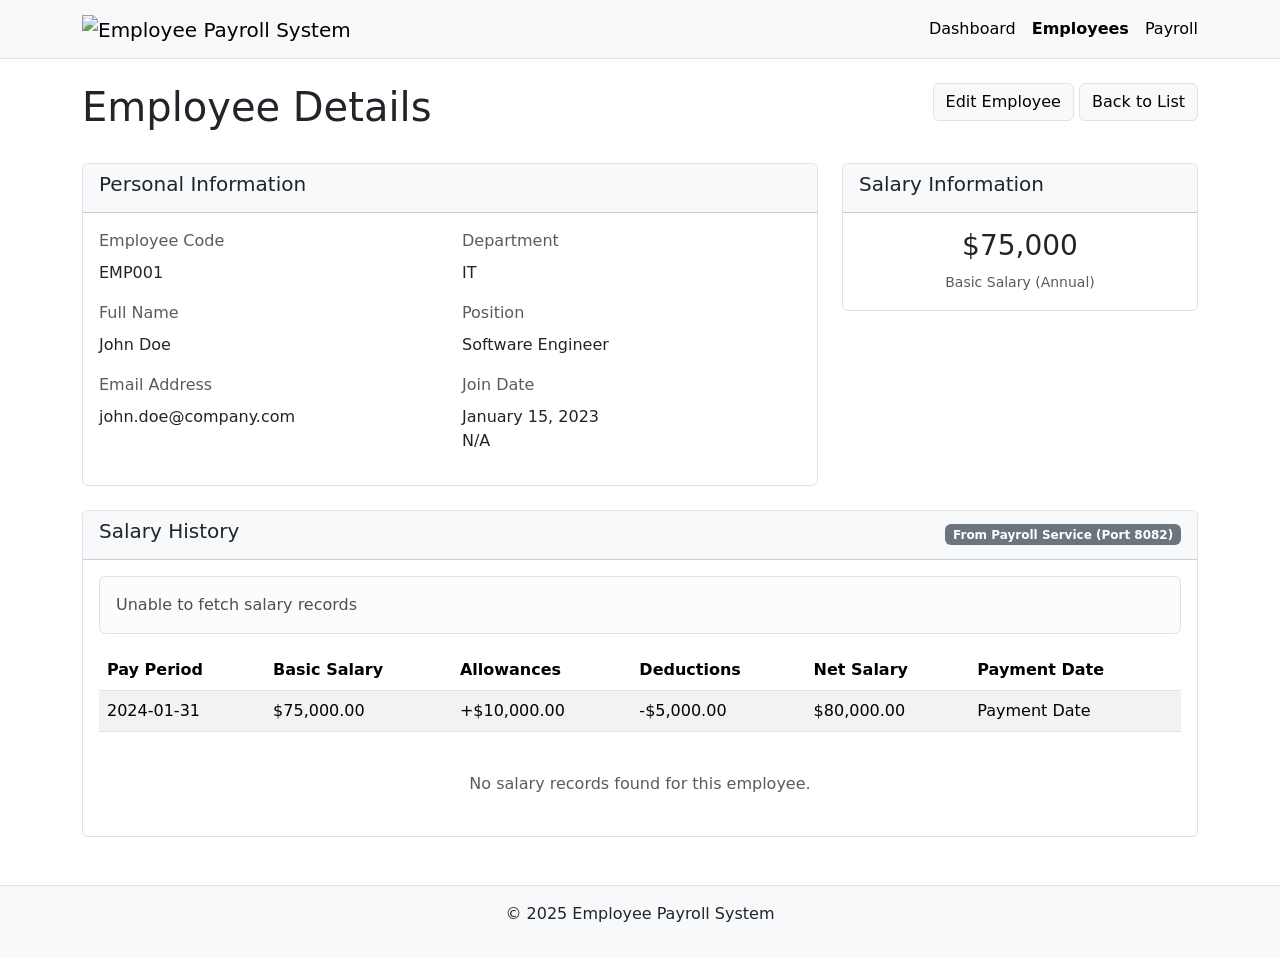
==== employee-service/src/main/resources/templates/employee_details.html @ e546bfc6 "frontend ✅ | payroll thing not modified by frontend yet" ====
<!DOCTYPE html>
<html lang="en" xmlns:th="http://www.thymeleaf.org">
<head>
    <meta charset="UTF-8">
    <meta name="viewport" content="width=device-width, initial-scale=1.0">
    <title>Employee Details</title>
    <link href="https://cdn.jsdelivr.net/npm/bootstrap@5.1.3/dist/css/bootstrap.min.css" rel="stylesheet">
</head>
<body>
    <!-- Navigation -->
    <nav class="navbar navbar-light bg-light border-bottom">
        <div class="container">
            <a class="navbar-brand" href="/"><img src="/images/image.png" alt="Employee Payroll System" height="45"></a>
            <div class="navbar-nav ms-auto d-flex flex-row gap-3">
                <a class="nav-link text-black" th:href="@{/}">Dashboard</a>
                <a class="nav-link text-black fw-bold" th:href="@{/employees}">Employees</a>
                <a class="nav-link text-black" th:href="@{/payroll}">Payroll</a>
            </div>
        </div>
    </nav>

    <!-- Main Content -->
    <div class="container mt-4">
        <!-- Page Header -->
        <div class="row mb-4">
            <div class="col">
                <h1>Employee Details</h1>
            </div>
            <div class="col-auto">
                <a th:href="@{/employees/edit/{id}(id=${employee.id})}" class="btn btn-light border">Edit Employee</a>
                <a th:href="@{/employees}" class="btn btn-light border">Back to List</a>
            </div>
        </div>

        <!-- Employee Information Card -->
        <div class="row mb-4">
            <div class="col-md-8">
                <div class="card border">
                    <div class="card-header bg-light">
                        <h5>Personal Information</h5>
                    </div>
                    <div class="card-body">
                        <div class="row">
                            <div class="col-md-6">
                                <div class="mb-3">
                                    <label class="form-label text-muted">Employee Code</label>
                                    <div th:text="${employee.employeeCode}">EMP001</div>
                                </div>
                                <div class="mb-3">
                                    <label class="form-label text-muted">Full Name</label>
                                    <div th:text="${employee.firstName + ' ' + employee.lastName}">John Doe</div>
                                </div>
                                <div class="mb-3">
                                    <label class="form-label text-muted">Email Address</label>
                                    <div th:text="${employee.email}">john.doe@company.com</div>
                                </div>
                            </div>
                            <div class="col-md-6">
                                <div class="mb-3">
                                    <label class="form-label text-muted">Department</label>
                                    <div th:text="${employee.department}">IT</div>
                                </div>
                                <div class="mb-3">
                                    <label class="form-label text-muted">Position</label>
                                    <div th:text="${employee.position}">Software Engineer</div>
                                </div>
                                <div class="mb-3">
                                    <label class="form-label text-muted">Join Date</label>
                                    <div th:if="${employee.joinDate != null}" th:text="${#temporals.format(employee.joinDate, 'MMMM dd, yyyy')}">January 15, 2023</div>
                                    <div th:if="${employee.joinDate == null}">N/A</div>
                                </div>
                            </div>
                        </div>
                    </div>
                </div>
            </div>
            <div class="col-md-4">
                <div class="card border">
                    <div class="card-header bg-light">
                        <h5>Salary Information</h5>
                    </div>
                    <div class="card-body text-center">
                        <div class="h3">
                            $<span th:text="${employee.basicSalary}">75,000</span>
                        </div>
                        <small class="text-muted">Basic Salary (Annual)</small>
                    </div>
                </div>
            </div>
        </div>


        <!-- Salary Records -->
        <div class="row">
            <div class="col">
                <div class="card border">
                    <div class="card-header bg-light d-flex justify-content-between align-items-center">
                        <h5>Salary History</h5>
                        <span class="badge bg-secondary">From Payroll Service (Port 8082)</span>
                    </div>
                    <div class="card-body">
                        <div th:if="${payrollError}" class="alert alert-light border" role="alert">
                            <span th:text="${payrollError}">Unable to fetch salary records</span>
                        </div>
                        
                        <div th:if="${salaryRecords != null and !#lists.isEmpty(salaryRecords)}">
                            <div class="table-responsive">
                                <table class="table table-striped">
                                    <thead>
                                        <tr>
                                            <th>Pay Period</th>
                                            <th>Basic Salary</th>
                                            <th>Allowances</th>
                                            <th>Deductions</th>
                                            <th>Net Salary</th>
                                            <th>Payment Date</th>
                                        </tr>
                                    </thead>
                                    <tbody>
                                        <tr th:each="record : ${salaryRecords}">
                                            <td th:text="${record.payPeriod}">2024-01-31</td>
                                            <td>$<span th:text="${record.basicSalary}">75,000.00</span></td>
                                            <td>+$<span th:text="${record.allowances}">10,000.00</span></td>
                                            <td>-$<span th:text="${record.deductions}">5,000.00</span></td>
                                            <td>$<span th:text="${record.netSalary}">80,000.00</span></td>
                                            <td th:text="${record.createdAt != null ? record.createdAt : 'N/A'}">Payment Date</td>
                                        </tr>
                                    </tbody>
                                </table>
                            </div>
                        </div>
                        
                        <div th:if="${salaryRecords == null or #lists.isEmpty(salaryRecords)}" class="text-center text-muted py-4">
                            No salary records found for this employee.
                        </div>
                    </div>
                </div>
            </div>
        </div>
    </div>

    <!-- Footer -->
    <footer class="bg-light text-center py-3 mt-5 border-top">
        <div class="container">
            <p>&copy; 2025 Employee Payroll System</p>
        </div>
    </footer>

    <script src="https://cdn.jsdelivr.net/npm/bootstrap@5.1.3/dist/js/bootstrap.bundle.min.js"></script>
</body>
</html>
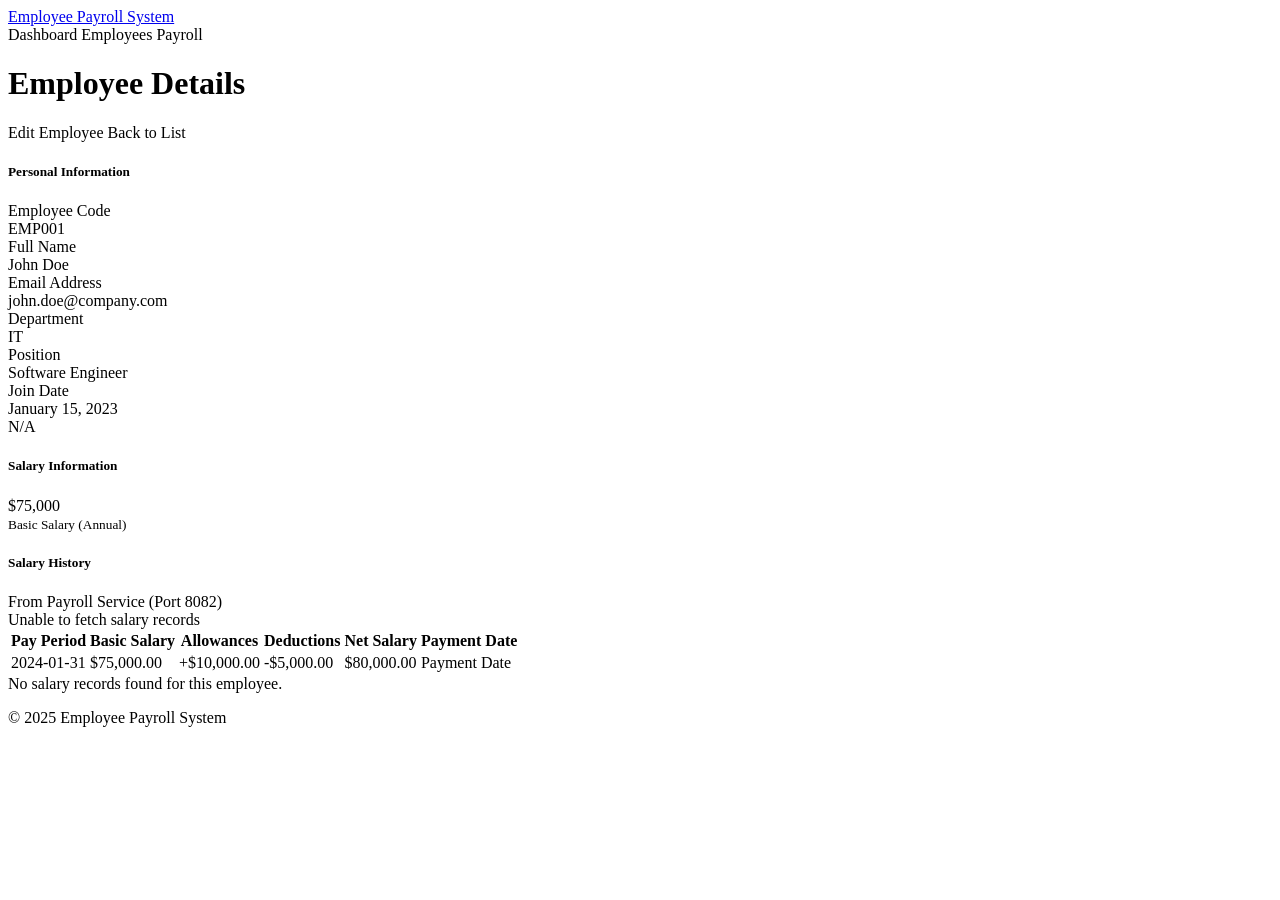
==== commit 08d513cf: "frontend improved" ====
--- a/employee-service/src/main/resources/templates/employee_details.html
+++ b/employee-service/src/main/resources/templates/employee_details.html
@@ -4,13 +4,13 @@
     <meta charset="UTF-8">
     <meta name="viewport" content="width=device-width, initial-scale=1.0">
     <title>Employee Details</title>
-    <link href="https://cdn.jsdelivr.net/npm/bootstrap@5.1.3/dist/css/bootstrap.min.css" rel="stylesheet">
+        <link href="/css/style.css?v=8" rel="stylesheet">
 </head>
 <body>
     <!-- Navigation -->
-    <nav class="navbar navbar-light bg-light border-bottom">
+    <nav class="navbar navbar-expand-lg">
         <div class="container">
-            <a class="navbar-brand" href="/"><img src="/images/image.png" alt="Employee Payroll System" height="45"></a>
+            <a class="navbar-brand fw-bold" href="/">Employee Payroll System</a>
             <div class="navbar-nav ms-auto d-flex flex-row gap-3">
                 <a class="nav-link text-black" th:href="@{/}">Dashboard</a>
                 <a class="nav-link text-black fw-bold" th:href="@{/employees}">Employees</a>
@@ -36,14 +36,14 @@
         <div class="row mb-4">
             <div class="col-md-8">
                 <div class="card border">
-                    <div class="card-header bg-light">
+                    <div class="card-header bg-transparent">
                         <h5>Personal Information</h5>
                     </div>
                     <div class="card-body">
                         <div class="row">
                             <div class="col-md-6">
                                 <div class="mb-3">
-                                    <label class="form-label text-muted">Employee Code</label>
+                                    <label class="form-label muted-small">Employee Code</label>
                                     <div th:text="${employee.employeeCode}">EMP001</div>
                                 </div>
                                 <div class="mb-3">
@@ -94,7 +94,7 @@
         <div class="row">
             <div class="col">
                 <div class="card border">
-                    <div class="card-header bg-light d-flex justify-content-between align-items-center">
+                    <div class="card-header bg-transparent d-flex justify-content-between align-items-center">
                         <h5>Salary History</h5>
                         <span class="badge bg-secondary">From Payroll Service (Port 8082)</span>
                     </div>
@@ -105,7 +105,7 @@
                         
                         <div th:if="${salaryRecords != null and !#lists.isEmpty(salaryRecords)}">
                             <div class="table-responsive">
-                                <table class="table table-striped">
+                                <table class="table table-hover">
                                     <thead>
                                         <tr>
                                             <th>Pay Period</th>
@@ -130,7 +130,7 @@
                             </div>
                         </div>
                         
-                        <div th:if="${salaryRecords == null or #lists.isEmpty(salaryRecords)}" class="text-center text-muted py-4">
+                        <div th:if="${salaryRecords == null or #lists.isEmpty(salaryRecords)}" class="text-center muted-small py-4">
                             No salary records found for this employee.
                         </div>
                     </div>
@@ -146,6 +146,6 @@
         </div>
     </footer>
 
-    <script src="https://cdn.jsdelivr.net/npm/bootstrap@5.1.3/dist/js/bootstrap.bundle.min.js"></script>
+    <script src="https://cdn.jsdelivr.net/npm/bootstrap@5.3.2/dist/js/bootstrap.bundle.min.js" integrity="sha384-..." crossorigin="anonymous"></script>
 </body>
 </html>
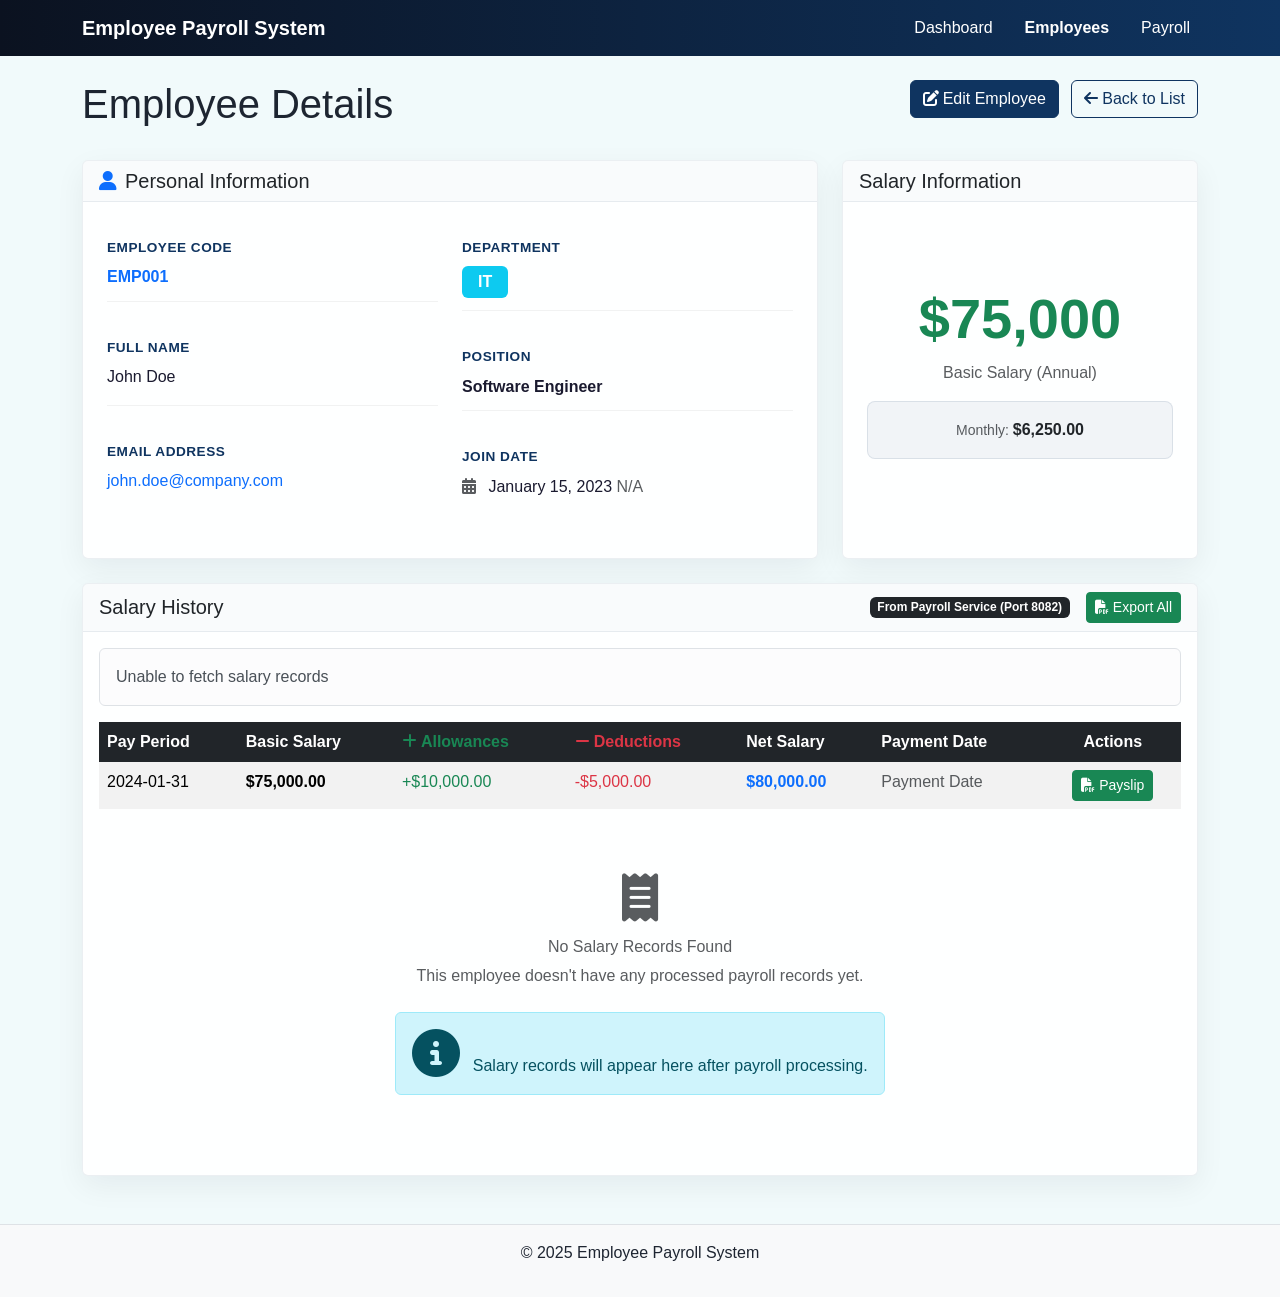
==== commit 3953d80e: "export pdf - bulk/month-wise from HR & indivdual slips from Admin" ====
--- a/employee-service/src/main/resources/templates/employee_details.html
+++ b/employee-service/src/main/resources/templates/employee_details.html
@@ -4,17 +4,105 @@
     <meta charset="UTF-8">
     <meta name="viewport" content="width=device-width, initial-scale=1.0">
     <title>Employee Details</title>
-        <link href="/css/style.css?v=8" rel="stylesheet">
+    <!-- Bootstrap CSS -->
+    <link href="https://cdn.jsdelivr.net/npm/bootstrap@5.3.2/dist/css/bootstrap.min.css" rel="stylesheet" integrity="sha384-T3c6CoIi6uLrA9TneNEoa7RxnatzjcDSCmG1MXxSR1GAsXEV/Dwwykc2MPK8M2HN" crossorigin="anonymous">
+    <!-- FontAwesome Icons -->
+    <link href="https://cdnjs.cloudflare.com/ajax/libs/font-awesome/6.4.0/css/all.min.css" rel="stylesheet">
+    <!-- Custom CSS -->
+    <link href="/css/style.css?v=12" rel="stylesheet">
+    
+    <!-- Additional inline styles to ensure layout works -->
+    <style>
+        .info-group {
+            padding: 0.75rem 0;
+            border-bottom: 1px solid rgba(0,0,0,0.05);
+        }
+        .info-group:last-child {
+            border-bottom: none;
+        }
+        .info-label {
+            font-size: 0.85rem;
+            font-weight: 600;
+            color: #0f3460;
+            text-transform: uppercase;
+            letter-spacing: 0.5px;
+            margin-bottom: 0.5rem;
+            display: block;
+        }
+        .info-value {
+            font-size: 1rem;
+            color: #1a1a2f;
+            line-height: 1.4;
+        }
+        .monthly-equivalent {
+            padding: 1rem;
+            background: rgba(15, 52, 96, 0.05);
+            border-radius: 0.5rem;
+            border: 1px solid rgba(15, 52, 96, 0.1);
+        }
+        .empty-state i {
+            font-size: 3rem !important;
+        }
+        
+        /* Match other pages styling */
+        body {
+            background-color: #f1fafb;
+            font-family: 'Segoe UI', Tahoma, Geneva, Verdana, sans-serif;
+            color: rgba(11,18,32,0.92);
+        }
+        
+        .navbar {
+            background: linear-gradient(90deg, #0b1220, #0f3460) !important;
+        }
+        
+        .card {
+            background: rgba(255,255,255,0.88);
+            backdrop-filter: blur(20px);
+            border: 1px solid rgba(15,52,96,0.08);
+            box-shadow: 0 10px 30px rgba(11,18,32,0.06);
+            transition: transform 0.2s ease, box-shadow 0.2s ease;
+        }
+        
+        .card:hover {
+            transform: translateY(-2px);
+            box-shadow: 0 15px 40px rgba(11,18,32,0.12);
+        }
+        
+        .card-header {
+            background: rgba(15,52,96,0.02) !important;
+            border-bottom: 1px solid rgba(15,52,96,0.08) !important;
+        }
+        
+        .btn-primary {
+            background-color: #0f3460;
+            border-color: #0f3460;
+        }
+        
+        .btn-primary:hover {
+            background-color: #1a1a2f;
+            border-color: #1a1a2f;
+        }
+        
+        .btn-outline-secondary {
+            color: #0f3460;
+            border-color: #0f3460;
+        }
+        
+        .btn-outline-secondary:hover {
+            background-color: #0f3460;
+            border-color: #0f3460;
+        }
+    </style>
 </head>
 <body>
     <!-- Navigation -->
     <nav class="navbar navbar-expand-lg">
         <div class="container">
-            <a class="navbar-brand fw-bold" href="/">Employee Payroll System</a>
+            <a class="navbar-brand fw-bold text-white" href="/">Employee Payroll System</a>
             <div class="navbar-nav ms-auto d-flex flex-row gap-3">
-                <a class="nav-link text-black" th:href="@{/}">Dashboard</a>
-                <a class="nav-link text-black fw-bold" th:href="@{/employees}">Employees</a>
-                <a class="nav-link text-black" th:href="@{/payroll}">Payroll</a>
+                <a class="nav-link text-white" th:href="@{/}">Dashboard</a>
+                <a class="nav-link text-white fw-bold active" th:href="@{/employees}">Employees</a>
+                <a class="nav-link text-white" th:href="@{/payroll}">Payroll</a>
             </div>
         </div>
     </nav>
@@ -27,47 +115,60 @@
                 <h1>Employee Details</h1>
             </div>
             <div class="col-auto">
-                <a th:href="@{/employees/edit/{id}(id=${employee.id})}" class="btn btn-light border">Edit Employee</a>
-                <a th:href="@{/employees}" class="btn btn-light border">Back to List</a>
-            </div>
-        </div>
-
-        <!-- Employee Information Card -->
+                <a th:href="@{/employees/edit/{id}(id=${employee.id})}" class="btn btn-primary me-2">
+                    <i class="fas fa-edit me-1"></i>Edit Employee
+                </a>
+                <a th:href="@{/employees}" class="btn btn-outline-secondary">
+                    <i class="fas fa-arrow-left me-1"></i>Back to List
+                </a>
+            </div>
+        </div>
+
+        <!-- Employee Information Cards -->
         <div class="row mb-4">
             <div class="col-md-8">
-                <div class="card border">
-                    <div class="card-header bg-transparent">
-                        <h5>Personal Information</h5>
-                    </div>
-                    <div class="card-body">
-                        <div class="row">
+                <div class="card h-100">
+                    <div class="card-header bg-transparent border-bottom">
+                        <h5 class="mb-0">
+                            <i class="fas fa-user me-2 text-primary"></i>Personal Information
+                        </h5>
+                    </div>
+                    <div class="card-body p-4">
+                        <div class="row g-4">
                             <div class="col-md-6">
-                                <div class="mb-3">
-                                    <label class="form-label muted-small">Employee Code</label>
-                                    <div th:text="${employee.employeeCode}">EMP001</div>
-                                </div>
-                                <div class="mb-3">
-                                    <label class="form-label text-muted">Full Name</label>
-                                    <div th:text="${employee.firstName + ' ' + employee.lastName}">John Doe</div>
-                                </div>
-                                <div class="mb-3">
-                                    <label class="form-label text-muted">Email Address</label>
-                                    <div th:text="${employee.email}">john.doe@company.com</div>
+                                <div class="info-group mb-4">
+                                    <label class="info-label">Employee Code</label>
+                                    <div class="info-value fw-bold text-primary" th:text="${employee.employeeCode}">EMP001</div>
+                                </div>
+                                <div class="info-group mb-4">
+                                    <label class="info-label">Full Name</label>
+                                    <div class="info-value h5 mb-1" th:text="${employee.firstName + ' ' + employee.lastName}">John Doe</div>
+                                </div>
+                                <div class="info-group mb-4">
+                                    <label class="info-label">Email Address</label>
+                                    <div class="info-value">
+                                        <a th:href="'mailto:' + ${employee.email}" th:text="${employee.email}" class="text-decoration-none">john.doe@company.com</a>
+                                    </div>
                                 </div>
                             </div>
                             <div class="col-md-6">
-                                <div class="mb-3">
-                                    <label class="form-label text-muted">Department</label>
-                                    <div th:text="${employee.department}">IT</div>
-                                </div>
-                                <div class="mb-3">
-                                    <label class="form-label text-muted">Position</label>
-                                    <div th:text="${employee.position}">Software Engineer</div>
-                                </div>
-                                <div class="mb-3">
-                                    <label class="form-label text-muted">Join Date</label>
-                                    <div th:if="${employee.joinDate != null}" th:text="${#temporals.format(employee.joinDate, 'MMMM dd, yyyy')}">January 15, 2023</div>
-                                    <div th:if="${employee.joinDate == null}">N/A</div>
+                                <div class="info-group mb-4">
+                                    <label class="info-label">Department</label>
+                                    <div class="info-value">
+                                        <span class="badge bg-info fs-6 px-3 py-2" th:text="${employee.department}">IT</span>
+                                    </div>
+                                </div>
+                                <div class="info-group mb-4">
+                                    <label class="info-label">Position</label>
+                                    <div class="info-value fw-semibold" th:text="${employee.position}">Software Engineer</div>
+                                </div>
+                                <div class="info-group mb-4">
+                                    <label class="info-label">Join Date</label>
+                                    <div class="info-value">
+                                        <i class="fas fa-calendar-alt text-muted me-2"></i>
+                                        <span th:if="${employee.joinDate != null}" th:text="${#temporals.format(employee.joinDate, 'MMMM dd, yyyy')}">January 15, 2023</span>
+                                        <span th:if="${employee.joinDate == null}" class="text-muted">N/A</span>
+                                    </div>
                                 </div>
                             </div>
                         </div>
@@ -75,15 +176,25 @@
                 </div>
             </div>
             <div class="col-md-4">
-                <div class="card border">
-                    <div class="card-header bg-light">
-                        <h5>Salary Information</h5>
-                    </div>
-                    <div class="card-body text-center">
-                        <div class="h3">
-                            $<span th:text="${employee.basicSalary}">75,000</span>
-                        </div>
-                        <small class="text-muted">Basic Salary (Annual)</small>
+                <div class="card h-100">
+                    <div class="card-header bg-transparent border-bottom">
+                        <h5 class="mb-0">
+                            Salary Information
+                        </h5>
+                    </div>
+                    <div class="card-body text-center d-flex flex-column justify-content-center p-4">
+                        <div class="salary-display mb-3">
+                            <div class="display-4 fw-bold text-success mb-2">
+                                $<span th:text="${#numbers.formatDecimal(employee.basicSalary, 0, 'COMMA', 0, 'POINT')}">75,000</span>
+                            </div>
+                            <div class="text-muted mb-3">Basic Salary (Annual)</div>
+                            <div class="monthly-equivalent">
+                                <small class="text-muted">Monthly: </small>
+                                <span class="fw-semibold">
+                                    $<span th:text="${#numbers.formatDecimal(employee.basicSalary / 12, 0, 'COMMA', 2, 'POINT')}">6,250.00</span>
+                                </span>
+                            </div>
+                        </div>
                     </div>
                 </div>
             </div>
@@ -93,10 +204,23 @@
         <!-- Salary Records -->
         <div class="row">
             <div class="col">
-                <div class="card border">
-                    <div class="card-header bg-transparent d-flex justify-content-between align-items-center">
-                        <h5>Salary History</h5>
-                        <span class="badge bg-secondary">From Payroll Service (Port 8082)</span>
+                <div class="card">
+                    <div class="card-header bg-transparent border-bottom d-flex justify-content-between align-items-center">
+                        <h5 class="mb-0">
+                            Salary History
+                        </h5>
+                        <div class="d-flex align-items-center gap-2">
+                            <span class="badge bg-dark me-2">
+                                From Payroll Service (Port 8082)
+                            </span>
+                            <a th:href="'http://localhost:8082/admin/export-pdf/bulk'" 
+                               class="btn btn-success btn-sm" 
+                               title="Export All Employee Payslips" 
+                               target="_blank"
+                               th:if="${salaryRecords != null and !#lists.isEmpty(salaryRecords)}">
+                                <i class="fas fa-file-pdf me-1"></i>Export All
+                            </a>
+                        </div>
                     </div>
                     <div class="card-body">
                         <div th:if="${payrollError}" class="alert alert-light border" role="alert">
@@ -105,33 +229,72 @@
                         
                         <div th:if="${salaryRecords != null and !#lists.isEmpty(salaryRecords)}">
                             <div class="table-responsive">
-                                <table class="table table-hover">
-                                    <thead>
+                                <table class="table table-striped table-borderless">
+                                    <thead class="table-dark">
                                         <tr>
-                                            <th>Pay Period</th>
-                                            <th>Basic Salary</th>
-                                            <th>Allowances</th>
-                                            <th>Deductions</th>
-                                            <th>Net Salary</th>
-                                            <th>Payment Date</th>
+                                            <th class="fw-semibold">
+                                                Pay Period
+                                            </th>
+                                            <th class="fw-semibold">
+                                                Basic Salary
+                                            </th>
+                                            <th class="fw-semibold text-success">
+                                                <i class="fas fa-plus me-1"></i>Allowances
+                                            </th>
+                                            <th class="fw-semibold text-danger">
+                                                <i class="fas fa-minus me-1"></i>Deductions
+                                            </th>
+                                            <th class="fw-semibold">
+                                                Net Salary
+                                            </th>
+                                            <th class="fw-semibold">
+                                                Payment Date
+                                            </th>
+                                            <th class="fw-semibold text-center">
+                                                Actions
+                                            </th>
                                         </tr>
                                     </thead>
                                     <tbody>
                                         <tr th:each="record : ${salaryRecords}">
-                                            <td th:text="${record.payPeriod}">2024-01-31</td>
-                                            <td>$<span th:text="${record.basicSalary}">75,000.00</span></td>
-                                            <td>+$<span th:text="${record.allowances}">10,000.00</span></td>
-                                            <td>-$<span th:text="${record.deductions}">5,000.00</span></td>
-                                            <td>$<span th:text="${record.netSalary}">80,000.00</span></td>
-                                            <td th:text="${record.createdAt != null ? record.createdAt : 'N/A'}">Payment Date</td>
+                                            <td class="fw-medium" th:text="${record.payPeriod}">2024-01-31</td>
+                                            <td class="fw-semibold">
+                                                $<span th:text="${#numbers.formatDecimal(record.basicSalary, 0, 'COMMA', 2, 'POINT')}">75,000.00</span>
+                                            </td>
+                                            <td class="text-success fw-medium">
+                                                +$<span th:text="${#numbers.formatDecimal(record.allowances, 0, 'COMMA', 2, 'POINT')}">10,000.00</span>
+                                            </td>
+                                            <td class="text-danger fw-medium">
+                                                -$<span th:text="${#numbers.formatDecimal(record.deductions, 0, 'COMMA', 2, 'POINT')}">5,000.00</span>
+                                            </td>
+                                            <td class="fw-bold text-primary">
+                                                $<span th:text="${#numbers.formatDecimal(record.netSalary, 0, 'COMMA', 2, 'POINT')}">80,000.00</span>
+                                            </td>
+                                            <td class="text-muted" th:text="${record.createdAt != null ? record.createdAt : 'N/A'}">Payment Date</td>
+                                            <td class="text-center">
+                                                <a th:href="'http://localhost:8082/admin/export-pdf/payslip/' + ${record.id}" 
+                                                   class="btn btn-sm btn-success" 
+                                                   title="Download Payslip PDF" 
+                                                   target="_blank">
+                                                    <i class="fas fa-file-pdf me-1"></i>Payslip
+                                                </a>
+                                            </td>
                                         </tr>
                                     </tbody>
                                 </table>
                             </div>
                         </div>
                         
-                        <div th:if="${salaryRecords == null or #lists.isEmpty(salaryRecords)}" class="text-center muted-small py-4">
-                            No salary records found for this employee.
+                        <div th:if="${salaryRecords == null or #lists.isEmpty(salaryRecords)}" class="text-center py-5">
+                            <div class="empty-state">
+                                <i class="fas fa-receipt text-muted mb-3" style="font-size: 3rem;"></i>
+                                <h6 class="text-muted">No Salary Records Found</h6>
+                                <p class="text-muted mb-4">This employee doesn't have any processed payroll records yet.</p>
+                                <div class="alert alert-info d-inline-block">
+                                    <i class="fas fa-info-circle me-2"></i>
+                                    Salary records will appear here after payroll processing.
+                                </div>
+                            </div>
                         </div>
                     </div>
                 </div>
@@ -146,6 +309,6 @@
         </div>
     </footer>
 
-    <script src="https://cdn.jsdelivr.net/npm/bootstrap@5.3.2/dist/js/bootstrap.bundle.min.js" integrity="sha384-..." crossorigin="anonymous"></script>
+    <script src="https://cdn.jsdelivr.net/npm/bootstrap@5.3.2/dist/js/bootstrap.bundle.min.js" integrity="sha384-C6RzsynM9kWDrMNeT87bh95OGNyZPhcTNXj1NW7RuBCsyN/o0jlpcV8Qyq46cDfL" crossorigin="anonymous"></script>
 </body>
 </html>
